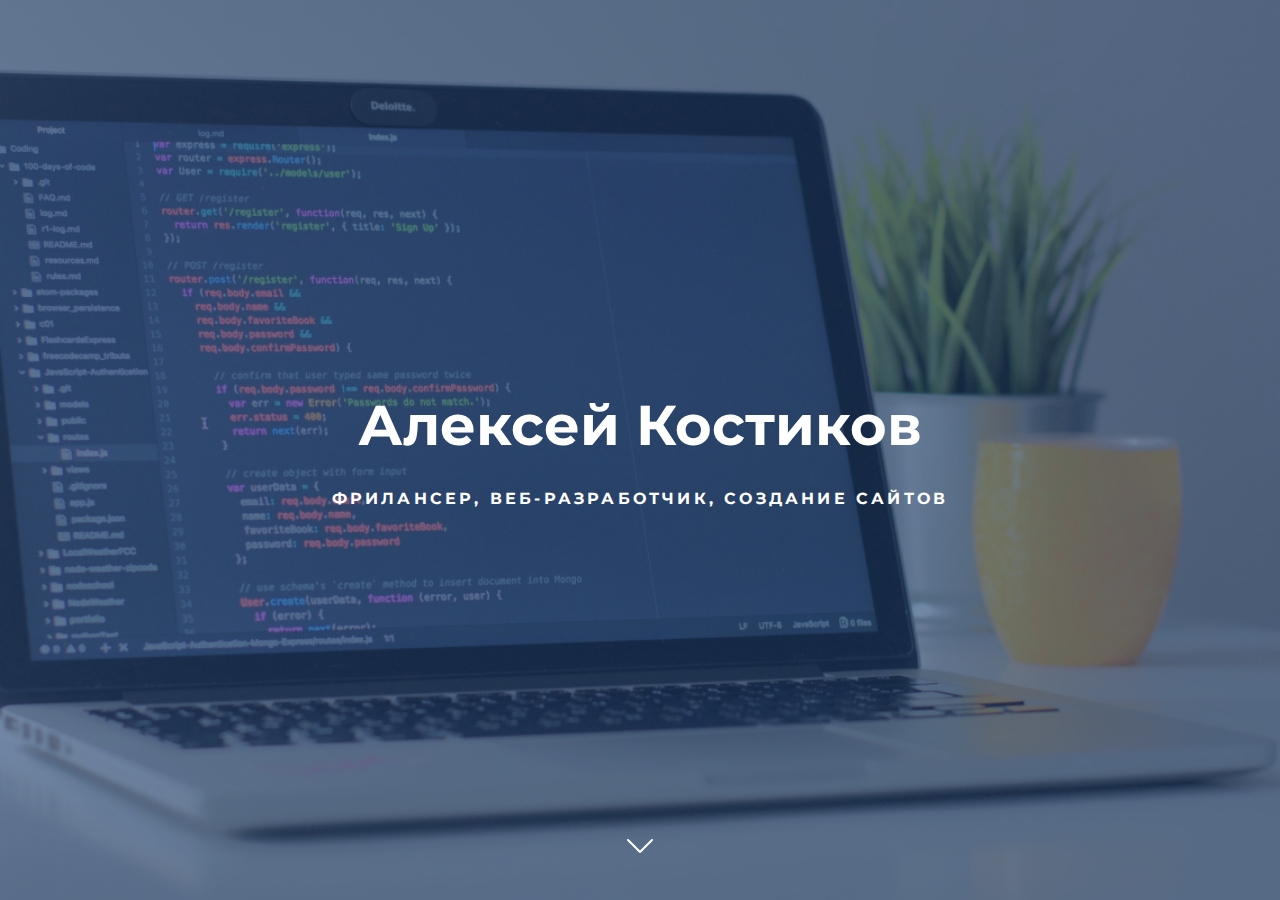
==== index.html @ ade7a0ae "first commit" ====
<!DOCTYPE html>
<html lang="ru">

<head>
    <meta charset="UTF-8">
    <meta http-equiv="X-UA-Compatible" content="IE=edge">
    <meta name="viewport" content="width=device-width, initial-scale=1.0">
    <title>Сайт Портфолио</title>
    <link rel="stylesheet" href="./css/style.css">
    <link href="https://fonts.googleapis.com/css2?family=Montserrat:wght@400;600;700&display=swap" rel="stylesheet">
</head>

<body>

<div class="header">
        <h1 class="header-title">Алексей Костиков</h1>
        <p class="header-subtitle">фрилансер, веб-разработчик, создание сайтов</p>
        <div class="header-arrow">
            <img src="./img/header/chevron-down.svg" alt="Arrow">
        </div>
</div>

</body>

</html>
---- css/style.css ----
body {
    margin: 0px;
    font-family: 'Montserrat', sans-serif;
}

.header {
    position: relative;
    display: flex;

    flex-direction: column;
    justify-content: center;
    align-items: center;

    margin: 0;
    width: 100%;
    height: 100vh;
    
    background-color: #556983;
    background-image: url("./../img/header/header-bg.jpg");
    background-size: cover;
    background-position: center;
}

.header-title {
    margin: 0;
    margin-bottom: 25px;

    font-weight: 700;
    font-size: 56px;

    line-height: 130%;
    text-align: center;
    color: #ffffff;
}

.header-subtitle {
    margin: 0;
    font-weight: bold;
    font-size: 16px;

    line-height: 150%;
    text-align: center;
    letter-spacing: 0.2em;
    text-transform: uppercase;
    color: #ffffff;
}

.header-arrow {
    width: 48px;
    height: 48px;

    position: absolute;
    bottom: 30px;
    left: 50%;
    transform: translate(-50%, 0);
}
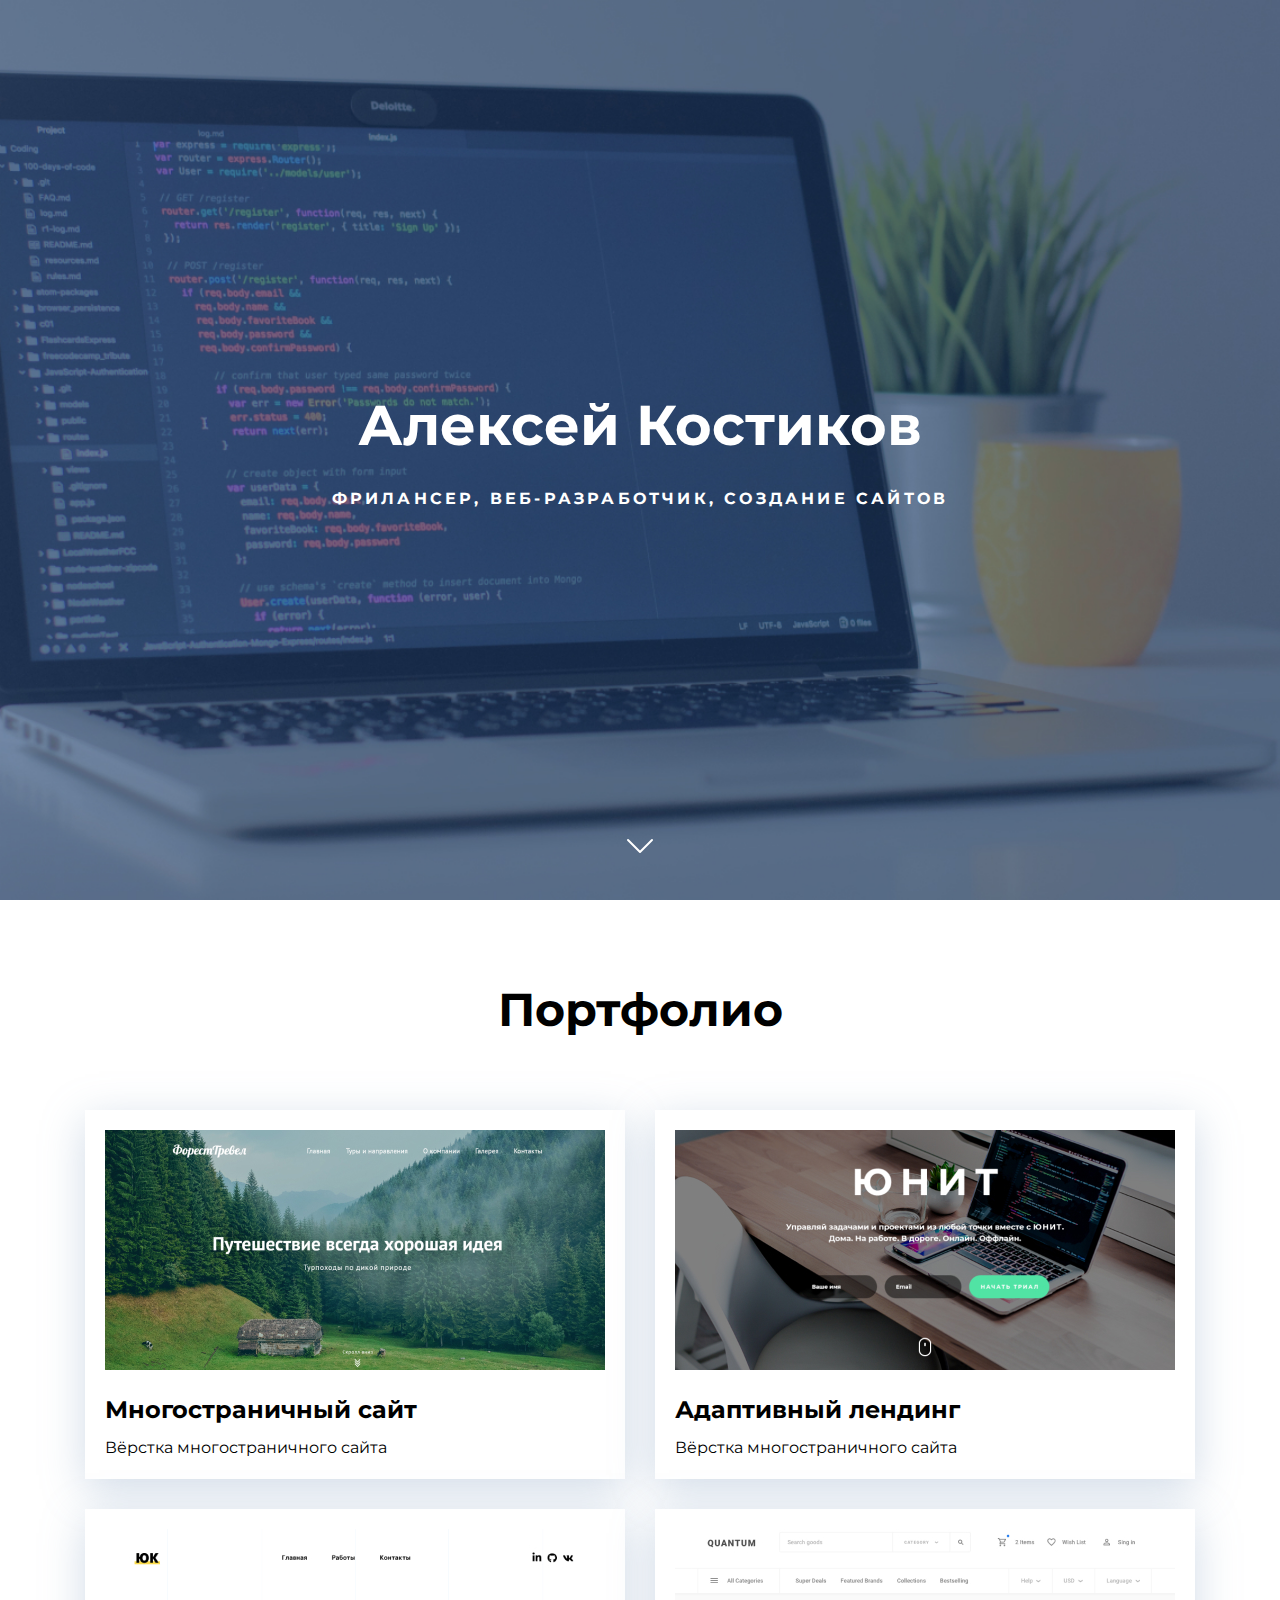
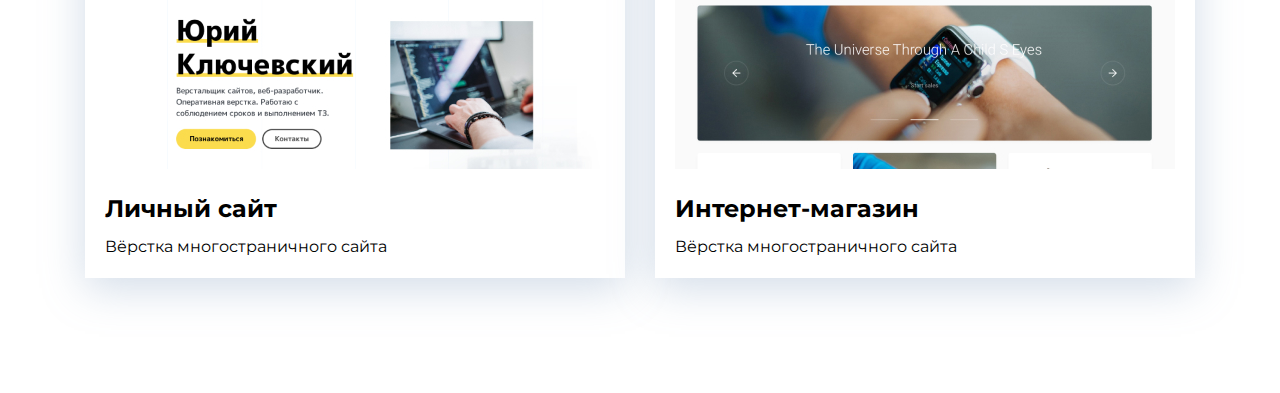
==== commit fc1716ca: "first commit" ====
--- a/index.html
+++ b/index.html
@@ -20,6 +20,51 @@
         </div>
 </div>
 
+<div class="portfolio">
+
+    <div class="container">
+        <h2 class="portfolio-header">Портфолио</h2>
+
+        <!-- portfolio-cards-wrapper -->
+        <div class="portfolio-cards-wrapper">   
+
+        <!-- card -->
+        <div class="card">
+            <img class="card-img" src="./img/portfolio/forest.jpg" alt="Многостраничный сайт">
+            <h3 class="card-title">Многостраничный сайт</h3>
+            <p>Вёрстка многостраничного сайта</p>
+        </div>
+        <!-- \\ card -->
+
+        <!-- card -->
+        <div class="card">
+            <img class="card-img" src="./img/portfolio/unit.jpg" alt="Многостраничный сайт">
+            <h3 class="card-title">Адаптивный лендинг</h3>
+            <p>Вёрстка многостраничного сайта</p>
+        </div>
+        <!-- \\ card -->
+
+        <!-- card -->
+        <div class="card">
+            <img class="card-img" src="./img/portfolio/portfolio.jpg" alt="Многостраничный сайт">
+            <h3 class="card-title">Личный сайт</h3>
+            <p>Вёрстка многостраничного сайта</p>
+        </div>
+        <!-- \\ card -->
+
+        <!-- card -->
+        <div class="card">
+            <img class="card-img" src="./img/portfolio/quantum.jpg" alt="Многостраничный сайт">
+            <h3 class="card-title">Интернет-магазин</h3>
+            <p>Вёрстка многостраничного сайта</p>
+        </div>
+        <!-- \\ card -->
+
+        </div>
+        <!-- \\ portfolio-cards-wrapper -->
+    </div>
+</div>
+
 </body>
 
 </html>--- a/css/style.css
+++ b/css/style.css
@@ -1,7 +1,17 @@
+* {
+    box-sizing: border-box;
+}
+
 body {
     margin: 0px;
     font-family: 'Montserrat', sans-serif;
 }
+
+.container {
+    max-width: 1110px;
+    margin-left: auto;
+    margin-right: auto;
+} 
 
 .header {
     position: relative;
@@ -14,7 +24,7 @@
     margin: 0;
     width: 100%;
     height: 100vh;
-    
+
     background-color: #556983;
     background-image: url("./../img/header/header-bg.jpg");
     background-size: cover;
@@ -53,4 +63,57 @@
     bottom: 30px;
     left: 50%;
     transform: translate(-50%, 0);
+}
+
+.portfolio {
+    padding-top: 80px;
+    padding-bottom: 115px;
+}
+
+.portfolio-header {
+    margin: 0;
+    margin-bottom: 70px;
+    font-weight: 700px;
+    font-size: 46px;
+    line-height: 130%;
+    text-align: center;
+    color: #000000;
+}
+
+.portfolio-cards-wrapper {
+    display: flex;
+    flex-wrap: wrap;
+    justify-content: space-between;
+}
+
+.card {
+    margin-bottom: 30px;
+    padding: 20px;
+    max-width: 540px;
+    background-color: #ffffff;
+    box-shadow: 0px 10px 40px rgba(126, 155, 189, 0.35);
+}
+
+.card:last-child, .card:nth-last-child(2) {
+    margin-bottom: 0;
+}
+
+.card-img {
+    margin-bottom: 20px;
+}
+
+.card-title {
+    margin: 0;
+    margin-bottom: 13px;
+    font-weight: 600px;
+    font-size: 24px;
+    line-height: 130%;
+    color: #000000;
+}
+
+.card p {
+    margin: 0;
+    font-size: 16px;
+    line-height: 130%;
+    color: #000000;
 }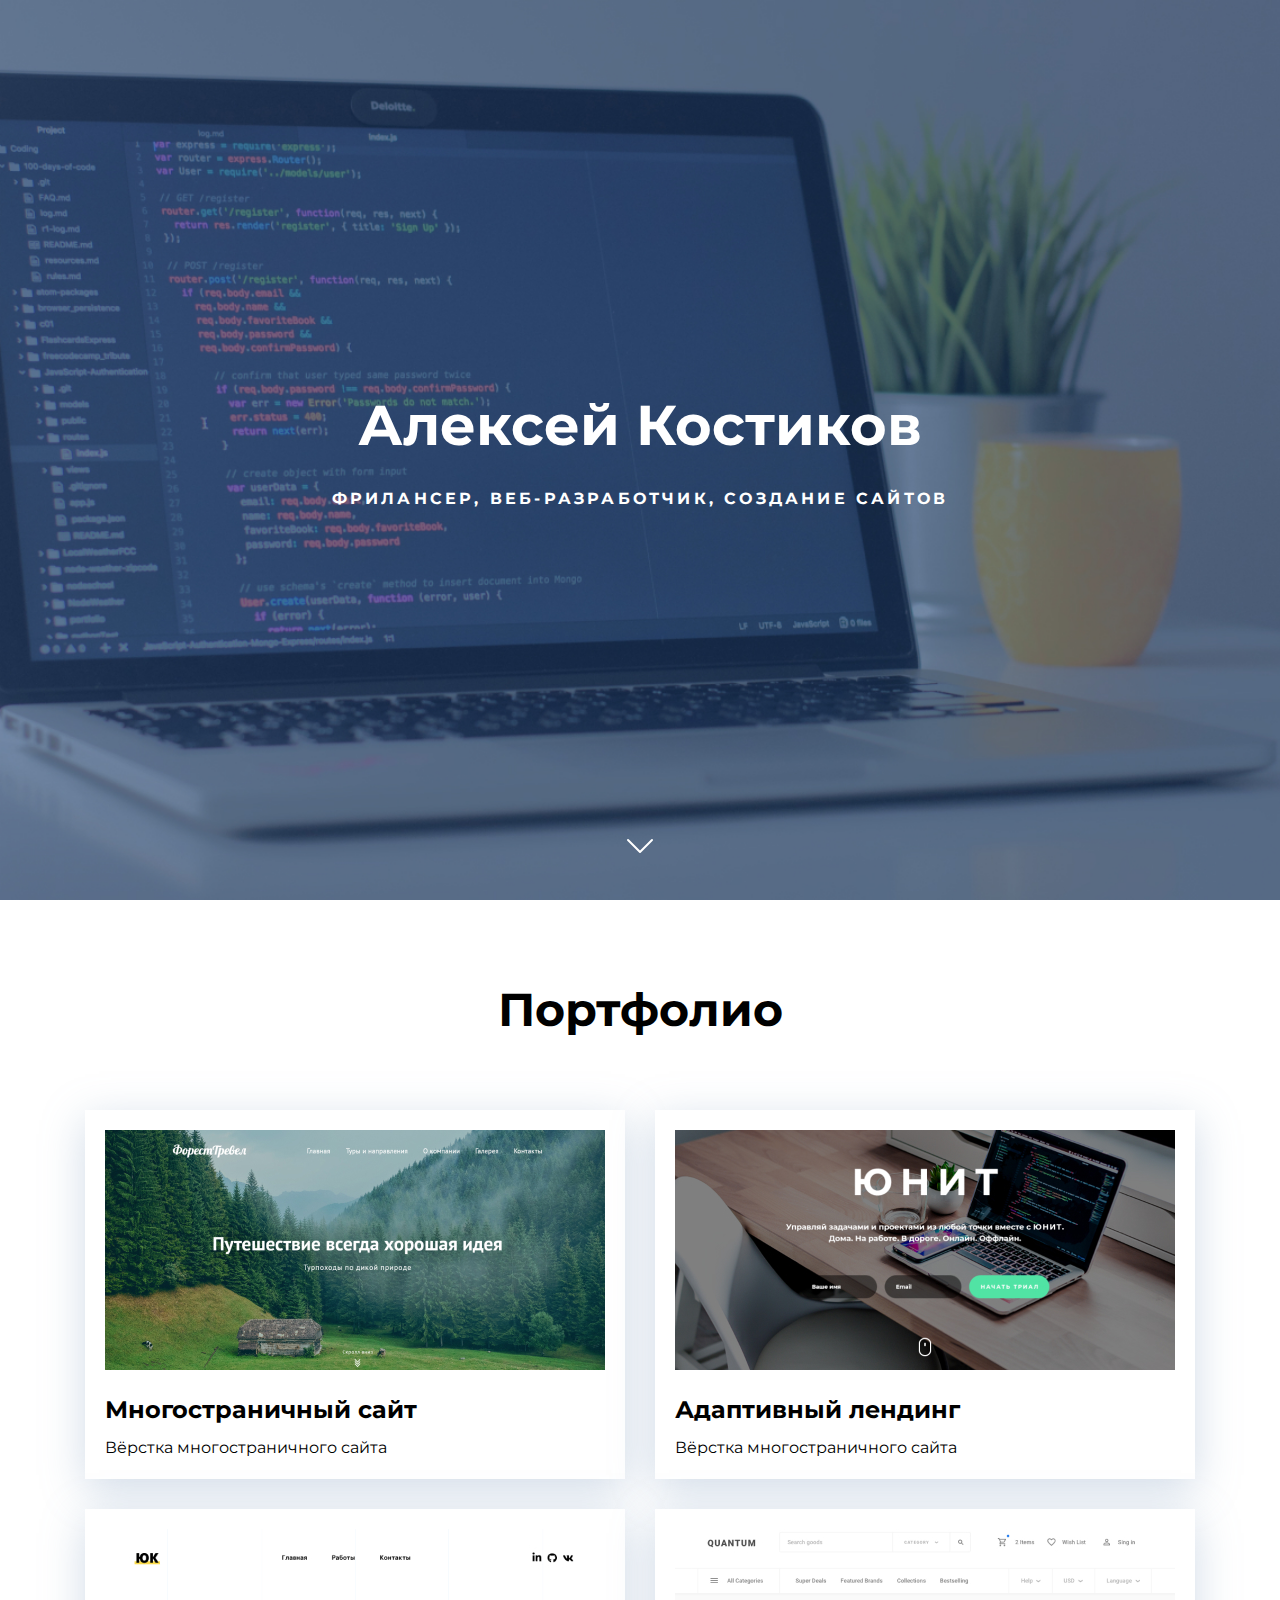
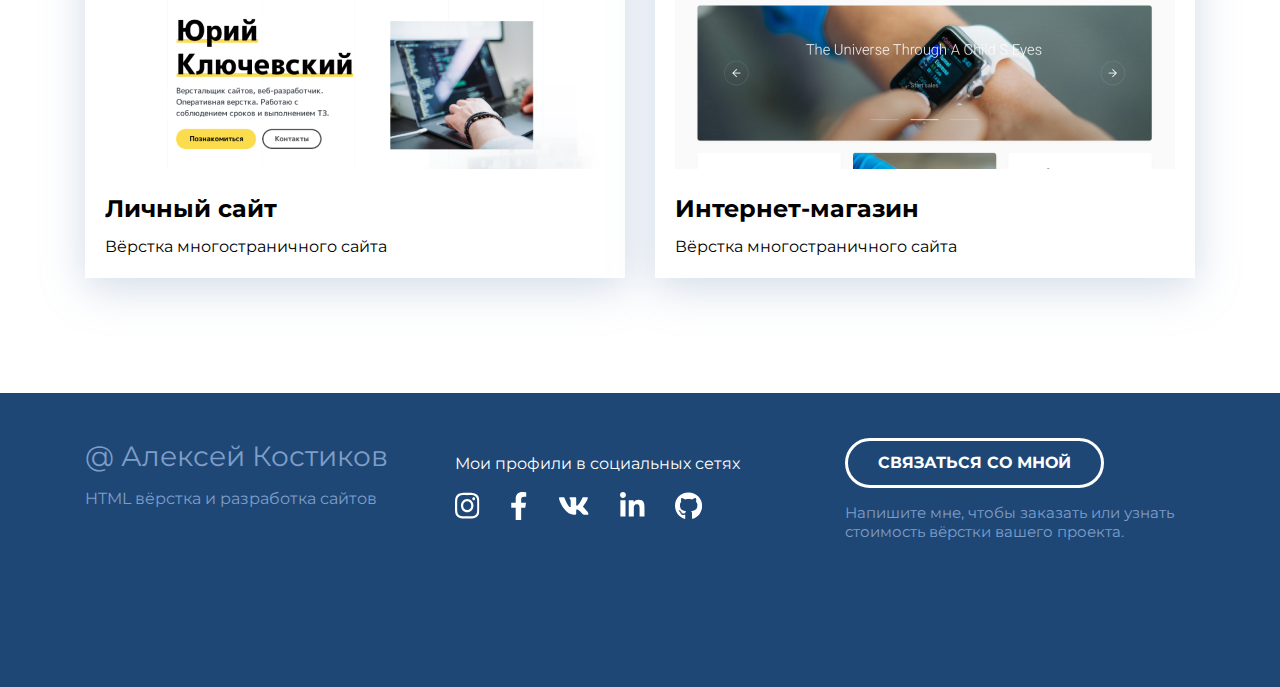
==== commit f94a70ad: "Моё первое изменение" ====
--- a/index.html
+++ b/index.html
@@ -12,7 +12,9 @@
 
 <body>
 
-<div class="header">
+<!-- Начало шапки -->
+
+<div class="header none">
         <h1 class="header-title">Алексей Костиков</h1>
         <p class="header-subtitle">фрилансер, веб-разработчик, создание сайтов</p>
         <div class="header-arrow">
@@ -20,7 +22,11 @@
         </div>
 </div>
 
-<div class="portfolio">
+<!-- Конец шапки -->
+
+<!-- Начало портфолио -->
+
+<div class="portfolio none">
 
     <div class="container">
         <h2 class="portfolio-header">Портфолио</h2>
@@ -65,6 +71,49 @@
     </div>
 </div>
 
+<!-- Конец портфолио -->
+
+<!-- Начало подвала -->
+
+<div class="footer">
+<div class="container">
+<div class="footer-row">
+    <div class="footer-copyring footer-col">
+        <div class="footer-copyring-name">@ Алексей Костиков</div>
+        <p>HTML вёрстка и разработка сайтов</p>
+    </div>
+    <div class="footer-icons footer-col">
+        <p>Мои профили в социальных сетях</p>
+        <div class="footer-icons-row">
+            <a href="#">
+            <img src="./icons/instagram.svg" alt="Инстаграм"
+            </a>
+
+            <a href="#">
+            <img src="./icons/facebook.svg" alt="Фейсбук"
+            </a>
+
+            <a href="#">
+            <img src="./icons/vk.svg" alt="В контакте"
+            </a>
+
+            <a href="#">
+            <img src="./icons/linkedin.svg" alt="Линкедин"
+            </a>
+
+            <a href="#">
+            <img src="./icons/github.svg" alt="Гитхаб"
+            </a>
+        </div>
+    </div>
+    <div class="footer-contacts footer-col">
+        <a href="#" class="footer-button">Связаться со мной</a>
+        <p>Напишите мне, чтобы заказать или узнать стоимость вёрстки вашего проекта.</p>
+    </div>
+</div>
+</div>
+</div>
+
 </body>
 
 </html>--- a/css/style.css
+++ b/css/style.css
@@ -13,6 +13,12 @@
     margin-right: auto;
 } 
 
+/*.none {
+    display: none !important;
+}*/
+
+/* Начало шапки */
+
 .header {
     position: relative;
     display: flex;
@@ -64,6 +70,10 @@
     left: 50%;
     transform: translate(-50%, 0);
 }
+
+/* Конец шапки */
+
+/* Начало портфолио */
 
 .portfolio {
     padding-top: 80px;
@@ -116,4 +126,90 @@
     font-size: 16px;
     line-height: 130%;
     color: #000000;
+}
+
+/* Конец портфолио */
+
+/* Начало подвала */
+
+.footer {
+    padding-top: 45px;
+    padding-bottom: 130px;
+    background: #1E4776;
+    color: #ffffff;
+}
+
+.footer-row {
+    display: flex;
+    flex-direction: row;
+    justify-content: space-between;
+}
+
+.footer-col {
+    max-width: 350px;
+    flex-grow: 1;
+}
+
+.footer-copyring {
+    line-height: 1.3;
+    color: #7E9EC9;
+}
+
+.footer-copyring-name {
+    font-weight: 700px;
+    font-size: 28px;
+    margin-bottom: 15px;
+}
+
+.footer-copyring p {
+    margin: 0;
+    margin-bottom: 15px;
+    font-size:16px;
+    font-weight:600px;
+}
+
+.footer-icons {
+
+}
+
+.footer-icons p {
+    font-weight: 600px;
+    font-size: 16px;
+    line-height: 1.3;
+    color: #ffffff;
+}
+.footer-icons-row {
+    display: flex;
+    align-items: center;
+}
+
+.footer-icons-row > * + * {
+    margin-left: 30px;
+}
+
+.footer-contacts {
+
+}
+.footer-button {
+    display: inline-block;
+    height: 50px;
+    padding-left: 30px;
+    padding-right: 30px;
+
+    border: 3px solid #ffffff;
+    border-radius: 50px;
+
+    font-weight: 700;
+    color: #ffffff;
+    font-size: 16px;
+    line-height: 44px;
+    text-transform: uppercase;
+    text-decoration: none;
+}
+
+.footer-contacts p {
+    margin: 15px, 0;
+    font-size: 15px;
+    line-height: 1.3;
+    color: #7E9EC9;
 }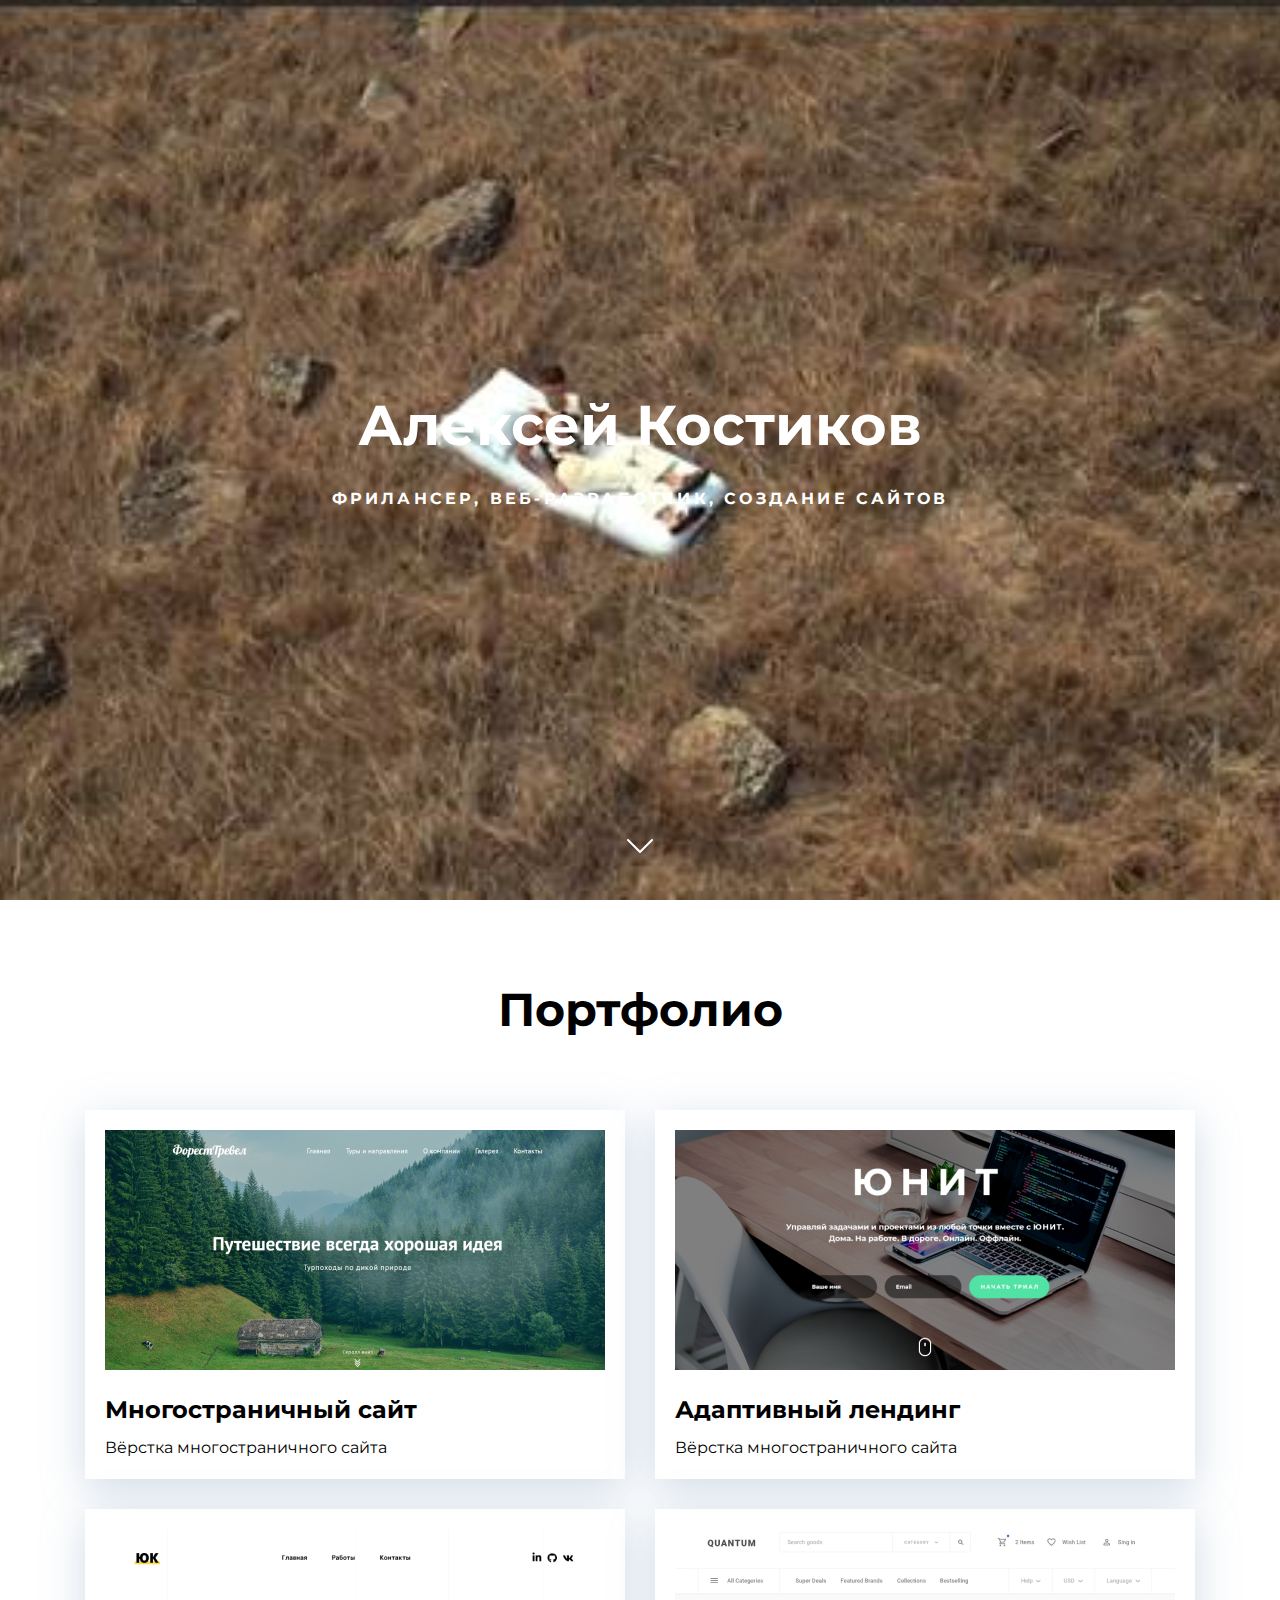
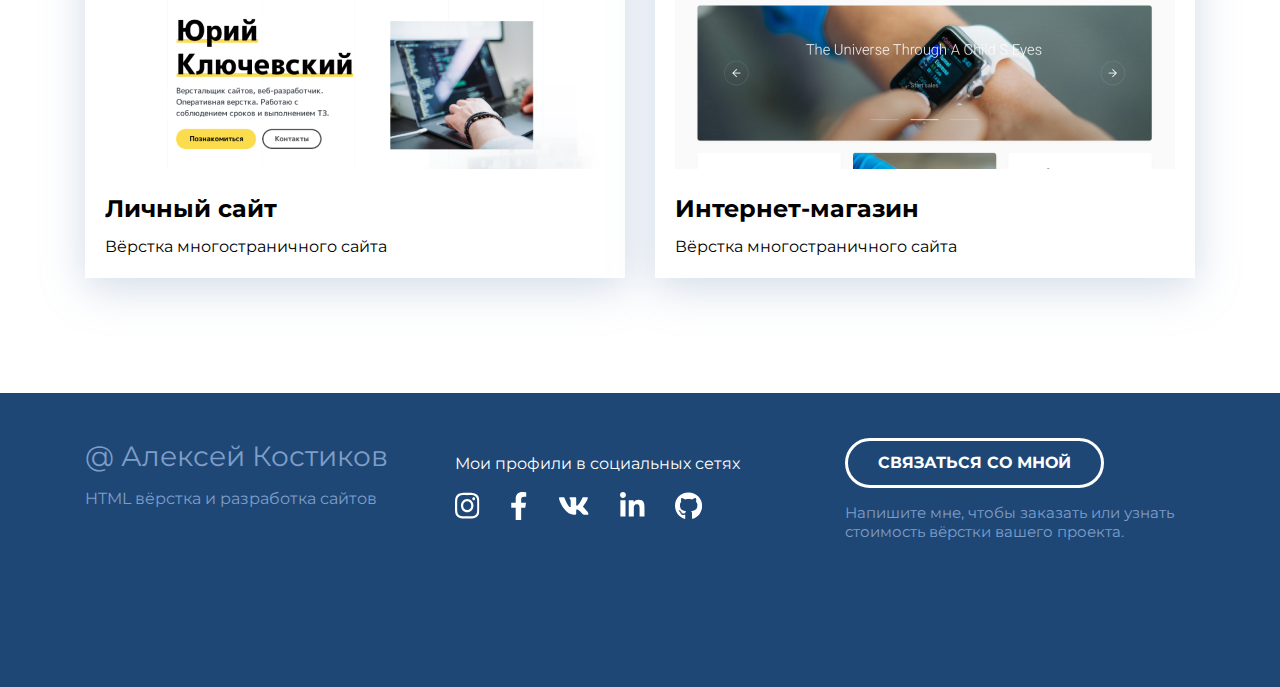
==== commit a28fc159: "Старт" ====
--- a/index.html
+++ b/index.html
@@ -1,12 +1,12 @@
 <!DOCTYPE html>
 <html lang="ru">
-
 <head>
     <meta charset="UTF-8">
     <meta http-equiv="X-UA-Compatible" content="IE=edge">
     <meta name="viewport" content="width=device-width, initial-scale=1.0">
     <title>Сайт Портфолио</title>
     <link rel="stylesheet" href="./css/style.css">
+    <link rel="stylesheet" href="./css/media.css">
     <link href="https://fonts.googleapis.com/css2?family=Montserrat:wght@400;600;700&display=swap" rel="stylesheet">
 </head>
 
@@ -14,19 +14,19 @@
 
 <!-- Начало шапки -->
 
-<div class="header none">
+<header class="header" id="header">
         <h1 class="header-title">Алексей Костиков</h1>
         <p class="header-subtitle">фрилансер, веб-разработчик, создание сайтов</p>
         <div class="header-arrow">
             <img src="./img/header/chevron-down.svg" alt="Arrow">
         </div>
-</div>
+</header>
 
 <!-- Конец шапки -->
 
 <!-- Начало портфолио -->
-
-<div class="portfolio none">
+<main>
+<section class="portfolio">
 
     <div class="container">
         <h2 class="portfolio-header">Портфолио</h2>
@@ -36,46 +36,54 @@
 
         <!-- card -->
         <div class="card">
+            <a href="forest-travel.html" class="card-link">
             <img class="card-img" src="./img/portfolio/forest.jpg" alt="Многостраничный сайт">
             <h3 class="card-title">Многостраничный сайт</h3>
             <p>Вёрстка многостраничного сайта</p>
+            </a>
         </div>
         <!-- \\ card -->
 
         <!-- card -->
         <div class="card">
+            <a href="forest-travel.html" class="card-link">
             <img class="card-img" src="./img/portfolio/unit.jpg" alt="Многостраничный сайт">
             <h3 class="card-title">Адаптивный лендинг</h3>
             <p>Вёрстка многостраничного сайта</p>
+            </a>
         </div>
         <!-- \\ card -->
 
         <!-- card -->
         <div class="card">
+            <a href="forest-travel.html" class="card-link">
             <img class="card-img" src="./img/portfolio/portfolio.jpg" alt="Многостраничный сайт">
             <h3 class="card-title">Личный сайт</h3>
             <p>Вёрстка многостраничного сайта</p>
+            </a>
         </div>
         <!-- \\ card -->
 
         <!-- card -->
         <div class="card">
+            <a href="forest-travel.html" class="card-link">
             <img class="card-img" src="./img/portfolio/quantum.jpg" alt="Многостраничный сайт">
             <h3 class="card-title">Интернет-магазин</h3>
             <p>Вёрстка многостраничного сайта</p>
+            </a>
         </div>
         <!-- \\ card -->
 
         </div>
         <!-- \\ portfolio-cards-wrapper -->
     </div>
-</div>
-
+</section>
+</main>
 <!-- Конец портфолио -->
 
 <!-- Начало подвала -->
 
-<div class="footer">
+<footer class="footer">
 <div class="container">
 <div class="footer-row">
     <div class="footer-copyring footer-col">
@@ -112,7 +120,14 @@
     </div>
 </div>
 </div>
-</div>
+</footer>
+
+<!-- Библиотеки и плагины -->
+<script src="./libs/jQuery/jquery-3.6.0.min.js"></script>
+<script src="./libs/vide/jquery.vide.min.js"></script>
+
+<!-- Собственные скрипты и вызовы библиотек -->
+<script src="./js/mane.js"></script>
 
 </body>
 
--- a/css/style.css
+++ b/css/style.css
@@ -5,12 +5,19 @@
 body {
     margin: 0px;
     font-family: 'Montserrat', sans-serif;
+    color: #000000;
+}
+
+img {
+    max-width: 100%;
 }
 
 .container {
-    max-width: 1110px;
+    max-width: 1140px;
     margin-left: auto;
     margin-right: auto;
+    padding-left: 15px;
+    padding-right: 15px;
 } 
 
 /*.none {
@@ -31,8 +38,8 @@
     width: 100%;
     height: 100vh;
 
-    background-color: #556983;
-    background-image: url("./../img/header/header-bg.jpg");
+    /* background-color: #556983;
+    background-image: url("./../img/header/header-bg.jpg"); */
     background-size: cover;
     background-position: center;
 }
@@ -98,10 +105,25 @@
 
 .card {
     margin-bottom: 30px;
-    padding: 20px;
     max-width: 540px;
     background-color: #ffffff;
     box-shadow: 0px 10px 40px rgba(126, 155, 189, 0.35);
+    transition: transform 0.2s ease-in;
+}
+.card:hover {
+    transform: translateY(-15px);
+}
+
+.card-link {
+    display: block;
+    color: #000;
+    padding: 20px;
+    text-decoration: none;
+    transition: color 0.2s ease-in;
+}
+
+.card-link:hover {
+    color: rgb(39, 91, 236);
 }
 
 .card:last-child, .card:nth-last-child(2) {
@@ -118,14 +140,12 @@
     font-weight: 600px;
     font-size: 24px;
     line-height: 130%;
-    color: #000000;
 }
 
 .card p {
     margin: 0;
     font-size: 16px;
     line-height: 130%;
-    color: #000000;
 }
 
 /* Конец портфолио */
@@ -168,10 +188,6 @@
     font-weight:600px;
 }
 
-.footer-icons {
-
-}
-
 .footer-icons p {
     font-weight: 600px;
     font-size: 16px;
@@ -187,9 +203,6 @@
     margin-left: 30px;
 }
 
-.footer-contacts {
-
-}
 .footer-button {
     display: inline-block;
     height: 50px;
@@ -205,6 +218,12 @@
     line-height: 44px;
     text-transform: uppercase;
     text-decoration: none;
+    transition: all 0.2s ease-in;
+}
+
+.footer-button:hover {
+    background-color: #ffffff;
+    color: #1E4776;
 }
 
 .footer-contacts p {
@@ -212,4 +231,58 @@
     font-size: 15px;
     line-height: 1.3;
     color: #7E9EC9;
+}
+
+/* Форест тревел */
+
+.project {
+padding: 80px 0 120px 0;
+text-align: center;
+}
+
+.project-header {
+margin: 0;
+margin-bottom: 40px;
+font-weight: bold;
+font-style: 46px;
+line-height: 1.3;
+}
+
+.project-img {
+margin-bottom: 70px;
+}
+
+.project-description {
+    margin: 0 auto 60px;
+max-width: 730px;
+}
+
+.project-description p {
+margin-top: 0;
+margin-bottom: 15px;
+font-size: 16px;
+line-height: 1.5;
+}
+
+.project-btn-back {
+    display: inline-block;
+    height: 60px;
+    padding-left: 30px;
+    padding-right: 30px;
+
+    border: 3px solid #275bec;
+    border-radius: 50px;
+
+    font-weight: 700;
+    color: #275bec;
+    font-size: 16px;
+    line-height: 54px;
+    text-transform: uppercase;
+    text-decoration: none;   
+    transition: all 0.2s ease-in;
+}
+
+.project-btn-back:hover {
+background-color:  #275bec;
+color: #fff;
 }--- a/css/media.css
+++ b/css/media.css
@@ -0,0 +1,126 @@
+/* Медиа запрос: для экранов с шириной ДО 1140px */
+@media (max-width: 1140px) {
+    .card {
+        width: calc(50% - 15px);
+    }
+
+    .footer {
+        padding-top: 40px;
+        padding-bottom: 60px;
+    }
+
+    .footer-row {
+        flex-direction: column-reverse;
+        align-items: center;
+        text-align: center;
+    }
+
+    .footer-col {
+        margin-bottom: 50px;
+    }
+
+    .footer-col:first-child {
+        margin-bottom: 0;
+    }
+
+
+}
+
+/* Медиа запрос: для экранов с шириной ДО 760px */
+@media (max-width: 760px) {
+    .header-title {
+        font-size: 32px;
+    }
+
+    .header-subtitle {
+        font-size: 14px;
+    }
+
+    .portfolio {
+        padding-top: 40px;
+        padding-bottom: 60px;
+    }
+
+    .portfolio-header {
+        font-size: 32px;
+        margin-bottom: 30px;
+    }
+
+    .portfolio-cards-wrapper {
+        justify-content: center;
+    }
+
+    .card {
+        max-width: 530px;
+        width: 100%;
+    }
+
+    .card:nth-last-child(2) {
+        margin-bottom: 30px;
+    }
+
+    .card-link {
+        padding: 15px;
+    }
+
+    .card-img {
+        margin-bottom: 10px;
+    }
+
+    .card-title {
+        font-size: 18px;
+        margin-bottom: 10px;
+    }
+
+    .card p {
+        font-size: 14px;
+    }
+
+    .footer-copyright-name {
+        font-size: 18px;
+        margin-bottom: 5px;
+    }
+
+    .footer-copyright p {
+        font-size: 14px;
+    }
+
+    .footer-icons p {
+        font-size: 14px;
+    }
+
+    .footer-contacts p {
+        font-size: 14px;
+        margin: 0;
+        margin-top: 15px;
+    }
+
+    /* Дополнительный фикс. которого не было в видео */
+    .footer-button {
+        padding-left: 15px;
+        padding-right: 15px;
+    }
+
+    .project {
+        padding: 40px 0 60px;
+    }
+
+    .project-header {
+        font-size: 28px;
+        margin-bottom: 30px;
+    }
+
+    .project-img {
+        margin-bottom: 20px;
+    }
+
+    .project-description {
+        margin-bottom: 50px;
+    }
+
+    .project-btn-back {
+        padding: 0 10px;
+        width: 100%;
+        max-width: 320px;
+    }
+}